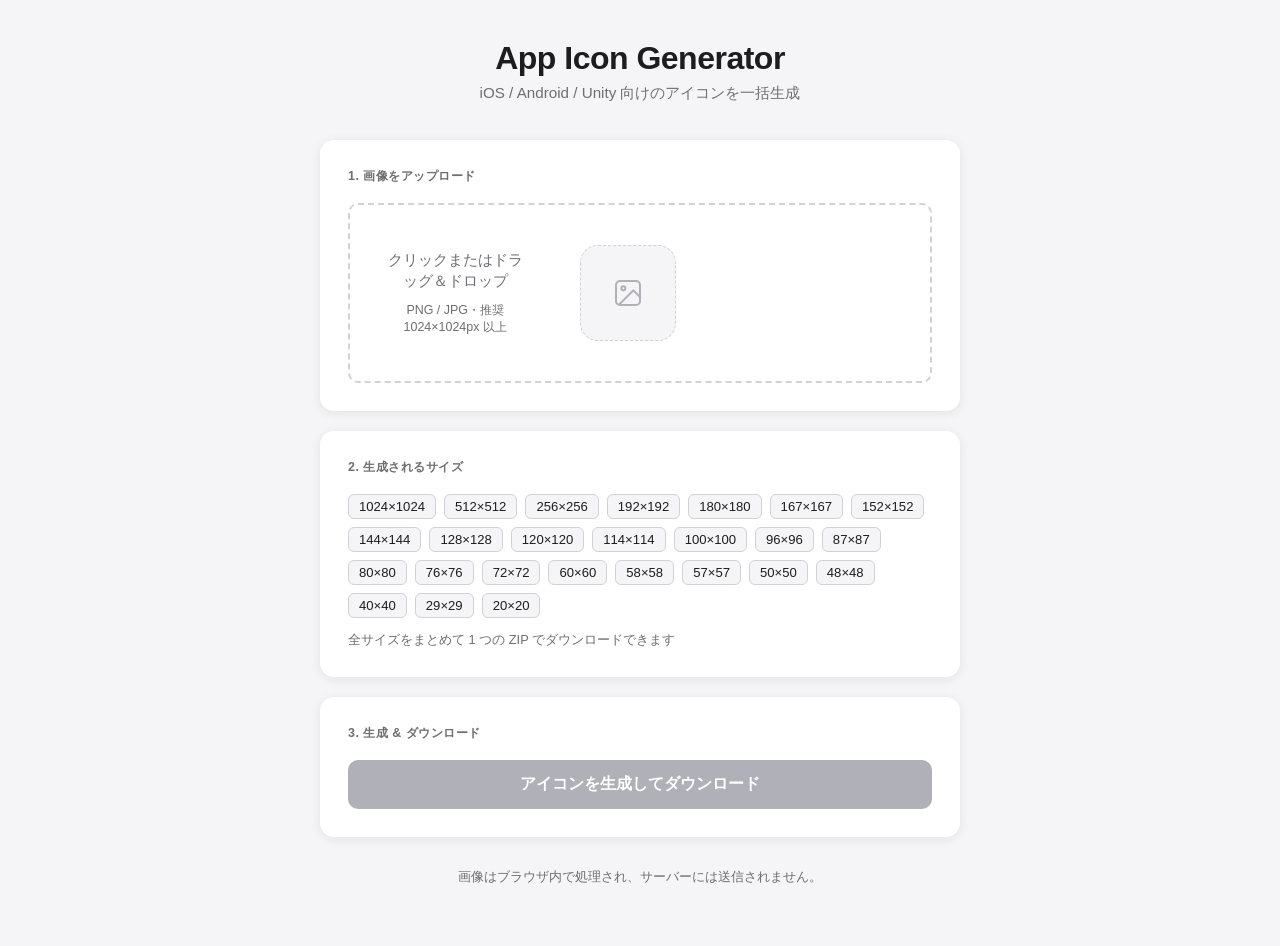
==== index.html @ c4637620 "Initial commit: App Icon Generator MVP" ====
<!DOCTYPE html>
<html lang="ja">
<head>
  <meta charset="UTF-8" />
  <meta name="viewport" content="width=device-width, initial-scale=1.0" />
  <title>App Icon Generator</title>
  <link rel="stylesheet" href="style.css" />
</head>
<body>
  <div class="container">
    <header>
      <h1>App Icon Generator</h1>
      <p class="subtitle">iOS / Android / Unity 向けのアイコンを一括生成</p>
    </header>

    <main>
      <!-- Upload -->
      <section class="card upload-section">
        <h2>1. 画像をアップロード</h2>
        <div class="upload-area" id="uploadArea">
          <input type="file" id="fileInput" accept="image/png,image/jpeg" hidden />
          <div class="upload-placeholder" id="uploadPlaceholder">
            <p>クリックまたはドラッグ＆ドロップ</p>
            <span class="hint">PNG / JPG・推奨 1024×1024px 以上</span>
          </div>
          <div class="upload-preview" id="uploadPreview" hidden>
            <div class="preview-thumb-wrap">
              <div class="preview-thumb-placeholder" id="previewThumbPlaceholder">
                <svg xmlns="http://www.w3.org/2000/svg" width="32" height="32" viewBox="0 0 24 24" fill="none" stroke="currentColor" stroke-width="1.5">
                  <rect x="3" y="3" width="18" height="18" rx="3"/>
                  <circle cx="8.5" cy="8.5" r="1.5"/>
                  <polyline points="21 15 16 10 5 21"/>
                </svg>
              </div>
              <img id="previewImg" alt="" style="display:none;" />
            </div>
            <div class="preview-info" id="previewInfo"></div>
          </div>
        </div>
      </section>

      <!-- Sizes info -->
      <section class="card sizes-section">
        <h2>2. 生成されるサイズ</h2>
        <div class="sizes-chips">
          <span class="size-chip">1024×1024</span>
          <span class="size-chip">512×512</span>
          <span class="size-chip">256×256</span>
          <span class="size-chip">192×192</span>
          <span class="size-chip">180×180</span>
          <span class="size-chip">167×167</span>
          <span class="size-chip">152×152</span>
          <span class="size-chip">144×144</span>
          <span class="size-chip">128×128</span>
          <span class="size-chip">120×120</span>
          <span class="size-chip">114×114</span>
          <span class="size-chip">100×100</span>
          <span class="size-chip">96×96</span>
          <span class="size-chip">87×87</span>
          <span class="size-chip">80×80</span>
          <span class="size-chip">76×76</span>
          <span class="size-chip">72×72</span>
          <span class="size-chip">60×60</span>
          <span class="size-chip">58×58</span>
          <span class="size-chip">57×57</span>
          <span class="size-chip">50×50</span>
          <span class="size-chip">48×48</span>
          <span class="size-chip">40×40</span>
          <span class="size-chip">29×29</span>
          <span class="size-chip">20×20</span>
        </div>
        <p class="sizes-note">全サイズをまとめて 1 つの ZIP でダウンロードできます</p>
      </section>

      <!-- Generate -->
      <section class="card action-section">
        <h2>3. 生成 &amp; ダウンロード</h2>
        <button id="generateBtn" class="btn-primary" disabled>
          アイコンを生成してダウンロード
        </button>
        <div class="progress-wrap" id="progressWrap" hidden>
          <div class="progress-bar">
            <div class="progress-fill" id="progressFill"></div>
          </div>
          <p class="progress-label" id="progressLabel">処理中...</p>
        </div>
        <p class="error-msg" id="errorMsg" hidden></p>
      </section>
    </main>

    <footer>
      <p>画像はブラウザ内で処理され、サーバーには送信されません。</p>
    </footer>
  </div>

  <script src="libs/jszip.min.js"></script>
  <script src="libs/FileSaver.min.js"></script>
  <script src="main.js"></script>
</body>
</html>
---- style.css ----
*, *::before, *::after {
  box-sizing: border-box;
  margin: 0;
  padding: 0;
}

:root {
  --bg: #f5f5f7;
  --surface: #ffffff;
  --border: #d1d1d6;
  --text: #1d1d1f;
  --text-sub: #6e6e73;
  --accent: #0071e3;
  --accent-hover: #0077ed;
  --accent-active: #006edb;
  --danger: #ff3b30;
  --radius: 14px;
  --shadow: 0 2px 12px rgba(0,0,0,.08);
}

body {
  font-family: -apple-system, BlinkMacSystemFont, "Segoe UI", sans-serif;
  background: var(--bg);
  color: var(--text);
  min-height: 100vh;
}

.container {
  max-width: 680px;
  margin: 0 auto;
  padding: 40px 20px 60px;
}

/* Header */
header {
  text-align: center;
  margin-bottom: 36px;
}

header h1 {
  font-size: 2rem;
  font-weight: 700;
  letter-spacing: -0.5px;
}

.subtitle {
  margin-top: 6px;
  color: var(--text-sub);
  font-size: 0.95rem;
}

/* Card */
.card {
  background: var(--surface);
  border-radius: var(--radius);
  box-shadow: var(--shadow);
  padding: 28px;
  margin-bottom: 20px;
}

.card h2 {
  font-size: 1rem;
  font-weight: 600;
  margin-bottom: 18px;
  color: var(--text-sub);
  text-transform: uppercase;
  letter-spacing: 0.5px;
  font-size: 0.78rem;
}

/* Upload area */
.upload-area {
  border: 2px dashed var(--border);
  border-radius: 10px;
  cursor: pointer;
  transition: border-color 0.2s, background 0.2s;
  min-height: 180px;
  display: flex;
  align-items: center;
  justify-content: center;
}

.upload-area:hover,
.upload-area.drag-over {
  border-color: var(--accent);
  background: #f0f6ff;
}

.upload-placeholder {
  display: flex;
  flex-direction: column;
  align-items: center;
  gap: 10px;
  color: var(--text-sub);
  padding: 32px;
  text-align: center;
}

.upload-placeholder svg {
  color: #b0b0b8;
}

.upload-placeholder p {
  font-size: 0.95rem;
  font-weight: 500;
}

.hint {
  font-size: 0.78rem;
}

/* Preview */
.upload-preview {
  width: 100%;
  padding: 20px;
  display: flex;
  align-items: center;
  gap: 20px;
}

.preview-thumb-wrap {
  flex-shrink: 0;
  width: 96px;
  height: 96px;
}

.preview-thumb-placeholder {
  width: 96px;
  height: 96px;
  border-radius: 18px;
  border: 1.5px dashed var(--border);
  background: var(--bg);
  display: flex;
  align-items: center;
  justify-content: center;
  color: #b0b0b8;
}

.upload-preview img {
  width: 96px;
  height: 96px;
  object-fit: cover;
  border-radius: 18px;
  box-shadow: 0 2px 8px rgba(0,0,0,.12);
  border: 1px solid var(--border);
  display: block;
}

.preview-info {
  display: flex;
  flex-direction: column;
  gap: 6px;
  min-width: 0;
}

.preview-filename {
  font-size: 0.9rem;
  font-weight: 600;
  color: var(--text);
  overflow: hidden;
  text-overflow: ellipsis;
  white-space: nowrap;
}

.preview-meta {
  display: flex;
  flex-wrap: wrap;
  gap: 12px;
}

.meta-item {
  display: flex;
  align-items: center;
  gap: 4px;
  font-size: 0.82rem;
  color: var(--text-sub);
}

.meta-item svg {
  flex-shrink: 0;
  color: #b0b0b8;
}

/* Sizes info */
.sizes-chips {
  display: flex;
  flex-wrap: wrap;
  gap: 8px;
  margin-bottom: 14px;
}

.size-chip {
  background: var(--bg);
  border: 1px solid var(--border);
  border-radius: 6px;
  padding: 4px 10px;
  font-size: 0.82rem;
  color: var(--text);
  font-variant-numeric: tabular-nums;
  white-space: nowrap;
}

.sizes-note {
  font-size: 0.8rem;
  color: var(--text-sub);
}

/* Button */
.btn-primary {
  display: block;
  width: 100%;
  padding: 14px;
  background: var(--accent);
  color: #fff;
  border: none;
  border-radius: 10px;
  font-size: 1rem;
  font-weight: 600;
  cursor: pointer;
  transition: background 0.18s, transform 0.1s;
}

.btn-primary:hover:not(:disabled) {
  background: var(--accent-hover);
}

.btn-primary:active:not(:disabled) {
  background: var(--accent-active);
  transform: scale(0.99);
}

.btn-primary:disabled {
  background: #b0b0b8;
  cursor: not-allowed;
}

/* Progress */
.progress-wrap {
  margin-top: 16px;
}

.progress-bar {
  height: 6px;
  background: var(--border);
  border-radius: 99px;
  overflow: hidden;
}

.progress-fill {
  height: 100%;
  width: 0%;
  background: var(--accent);
  border-radius: 99px;
  transition: width 0.3s ease;
}

.progress-label {
  margin-top: 8px;
  font-size: 0.85rem;
  color: var(--text-sub);
  text-align: center;
}

/* Error */
.error-msg {
  margin-top: 12px;
  color: var(--danger);
  font-size: 0.88rem;
}

/* Footer */
footer {
  text-align: center;
  margin-top: 32px;
  font-size: 0.8rem;
  color: var(--text-sub);
}

/* Responsive */
@media (max-width: 480px) {
  .container {
    padding: 24px 16px 48px;
  }

  header h1 {
    font-size: 1.5rem;
  }

  .upload-preview {
    flex-direction: column;
    text-align: center;
  }

  .platform-sizes {
    display: none;
  }
}
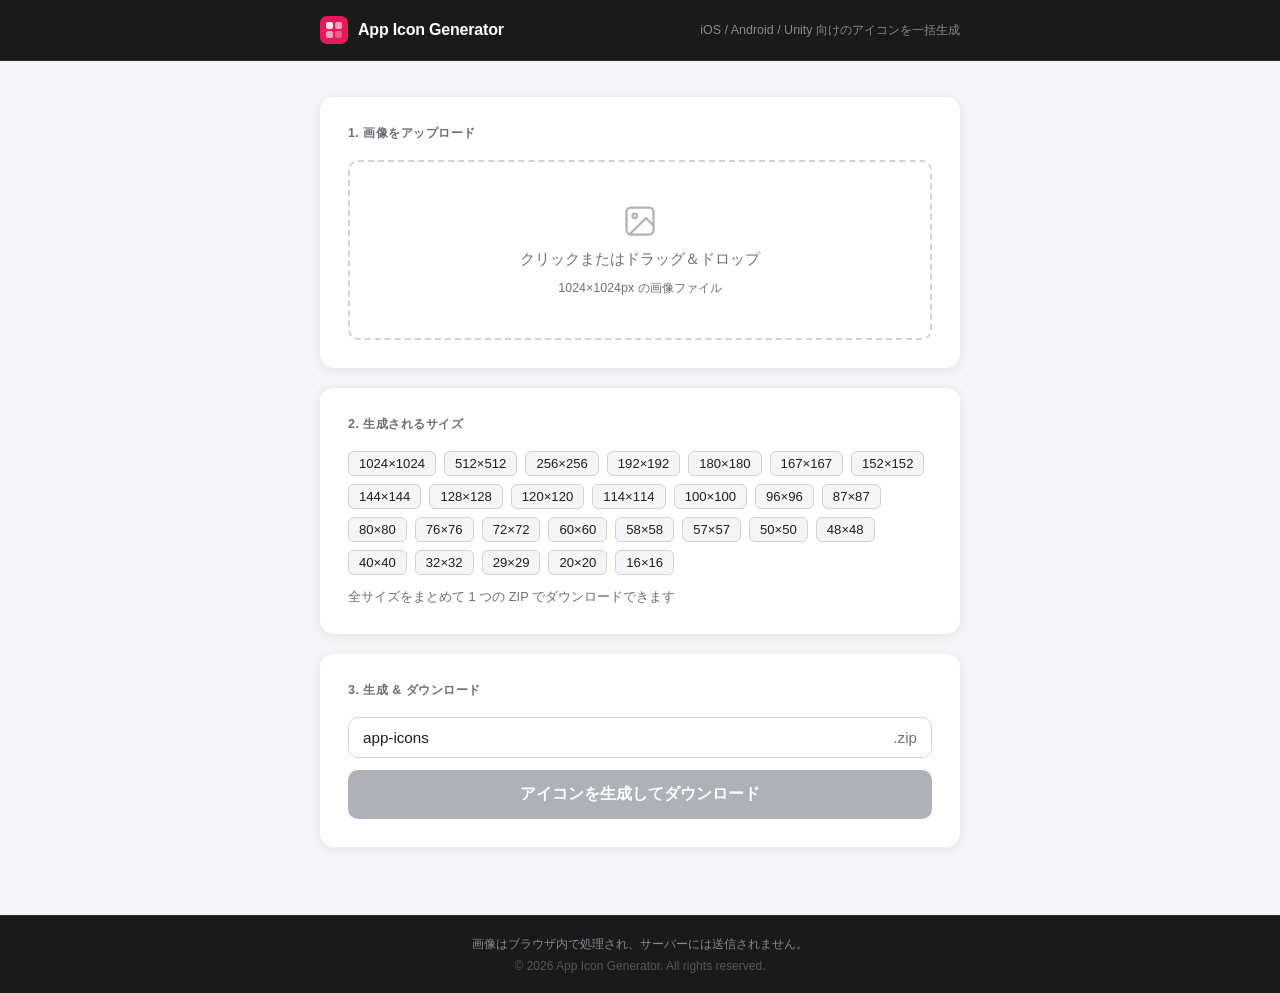
==== commit aacaacd6: "Design update and feature additions - Change main color to pink (#E8185C) - Add site header and foot" ====
--- a/index.html
+++ b/index.html
@@ -7,21 +7,37 @@
   <link rel="stylesheet" href="style.css" />
 </head>
 <body>
+  <header class="site-header">
+    <div class="site-header-inner">
+      <div class="site-header-brand">
+        <svg class="site-header-icon" xmlns="http://www.w3.org/2000/svg" width="28" height="28" viewBox="0 0 28 28" fill="none">
+          <rect width="28" height="28" rx="7" fill="#E8185C"/>
+          <rect x="6" y="6" width="7" height="7" rx="2" fill="white" opacity="0.9"/>
+          <rect x="15" y="6" width="7" height="7" rx="2" fill="white" opacity="0.6"/>
+          <rect x="6" y="15" width="7" height="7" rx="2" fill="white" opacity="0.6"/>
+          <rect x="15" y="15" width="7" height="7" rx="2" fill="white" opacity="0.3"/>
+        </svg>
+        <span class="site-header-title">App Icon Generator</span>
+      </div>
+      <p class="site-header-tagline">iOS / Android / Unity 向けのアイコンを一括生成</p>
+    </div>
+  </header>
+
   <div class="container">
-    <header>
-      <h1>App Icon Generator</h1>
-      <p class="subtitle">iOS / Android / Unity 向けのアイコンを一括生成</p>
-    </header>
-
     <main>
       <!-- Upload -->
       <section class="card upload-section">
         <h2>1. 画像をアップロード</h2>
         <div class="upload-area" id="uploadArea">
-          <input type="file" id="fileInput" accept="image/png,image/jpeg" hidden />
+          <input type="file" id="fileInput" accept="image/*" hidden />
           <div class="upload-placeholder" id="uploadPlaceholder">
+            <svg xmlns="http://www.w3.org/2000/svg" width="36" height="36" viewBox="0 0 24 24" fill="none" stroke="currentColor" stroke-width="1.5">
+              <rect x="3" y="3" width="18" height="18" rx="3"/>
+              <circle cx="8.5" cy="8.5" r="1.5"/>
+              <polyline points="21 15 16 10 5 21"/>
+            </svg>
             <p>クリックまたはドラッグ＆ドロップ</p>
-            <span class="hint">PNG / JPG・推奨 1024×1024px 以上</span>
+            <span class="hint">1024×1024px の画像ファイル</span>
           </div>
           <div class="upload-preview" id="uploadPreview" hidden>
             <div class="preview-thumb-wrap">
@@ -66,8 +82,10 @@
           <span class="size-chip">50×50</span>
           <span class="size-chip">48×48</span>
           <span class="size-chip">40×40</span>
+          <span class="size-chip">32×32</span>
           <span class="size-chip">29×29</span>
           <span class="size-chip">20×20</span>
+          <span class="size-chip">16×16</span>
         </div>
         <p class="sizes-note">全サイズをまとめて 1 つの ZIP でダウンロードできます</p>
       </section>
@@ -75,6 +93,10 @@
       <!-- Generate -->
       <section class="card action-section">
         <h2>3. 生成 &amp; ダウンロード</h2>
+        <div class="filename-wrap">
+          <input type="text" id="filenameInput" class="filename-input" value="app-icons" placeholder="app-icons" maxlength="64" spellcheck="false" />
+          <span class="filename-ext">.zip</span>
+        </div>
         <button id="generateBtn" class="btn-primary" disabled>
           アイコンを生成してダウンロード
         </button>
@@ -88,10 +110,14 @@
       </section>
     </main>
 
-    <footer>
-      <p>画像はブラウザ内で処理され、サーバーには送信されません。</p>
-    </footer>
   </div>
+
+  <footer class="site-footer">
+    <div class="site-footer-inner">
+      <p class="site-footer-privacy">画像はブラウザ内で処理され、サーバーには送信されません。</p>
+      <p class="site-footer-copy">&copy; 2026 App Icon Generator. All rights reserved.</p>
+    </div>
+  </footer>
 
   <script src="libs/jszip.min.js"></script>
   <script src="libs/FileSaver.min.js"></script>
--- a/style.css
+++ b/style.css
@@ -2,6 +2,10 @@
   box-sizing: border-box;
   margin: 0;
   padding: 0;
+}
+
+[hidden] {
+  display: none !important;
 }
 
 :root {
@@ -10,9 +14,10 @@
   --border: #d1d1d6;
   --text: #1d1d1f;
   --text-sub: #6e6e73;
-  --accent: #0071e3;
-  --accent-hover: #0077ed;
-  --accent-active: #006edb;
+  --accent: #E8185C;
+  --accent-hover: #D4155A;
+  --accent-active: #BE1250;
+  --accent-light: #fff0f5;
   --danger: #ff3b30;
   --radius: 14px;
   --shadow: 0 2px 12px rgba(0,0,0,.08);
@@ -23,30 +28,82 @@
   background: var(--bg);
   color: var(--text);
   min-height: 100vh;
+  display: flex;
+  flex-direction: column;
+}
+
+/* Site Header */
+.site-header {
+  background: #1a1a1a;
+  border-bottom: 1px solid #2e2e2e;
+}
+
+.site-header-inner {
+  max-width: 680px;
+  margin: 0 auto;
+  padding: 16px 20px;
+  display: flex;
+  align-items: center;
+  justify-content: space-between;
+  gap: 16px;
+}
+
+.site-header-brand {
+  display: flex;
+  align-items: center;
+  gap: 10px;
+  flex-shrink: 0;
+}
+
+.site-header-icon {
+  display: block;
+}
+
+.site-header-title {
+  font-size: 1rem;
+  font-weight: 700;
+  color: #ffffff;
+  letter-spacing: -0.2px;
+}
+
+.site-header-tagline {
+  font-size: 0.78rem;
+  color: #888893;
+  text-align: right;
+}
+
+/* Site Footer */
+.site-footer {
+  background: #1a1a1a;
+  border-top: 1px solid #2e2e2e;
+  margin-top: auto;
+}
+
+.site-footer-inner {
+  max-width: 680px;
+  margin: 0 auto;
+  padding: 20px 20px;
+  display: flex;
+  flex-direction: column;
+  align-items: center;
+  gap: 6px;
+}
+
+.site-footer-privacy {
+  font-size: 0.78rem;
+  color: #888893;
+}
+
+.site-footer-copy {
+  font-size: 0.75rem;
+  color: #555560;
 }
 
 .container {
   max-width: 680px;
   margin: 0 auto;
-  padding: 40px 20px 60px;
-}
-
-/* Header */
-header {
-  text-align: center;
-  margin-bottom: 36px;
-}
-
-header h1 {
-  font-size: 2rem;
-  font-weight: 700;
-  letter-spacing: -0.5px;
-}
-
-.subtitle {
-  margin-top: 6px;
-  color: var(--text-sub);
-  font-size: 0.95rem;
+  padding: 36px 20px 48px;
+  flex: 1;
 }
 
 /* Card */
@@ -83,7 +140,7 @@
 .upload-area:hover,
 .upload-area.drag-over {
   border-color: var(--accent);
-  background: #f0f6ff;
+  background: var(--accent-light);
 }
 
 .upload-placeholder {
@@ -115,6 +172,7 @@
   padding: 20px;
   display: flex;
   align-items: center;
+  justify-content: center;
   gap: 20px;
 }
 
@@ -151,6 +209,7 @@
   flex-direction: column;
   gap: 6px;
   min-width: 0;
+  overflow: hidden;
 }
 
 .preview-filename {
@@ -164,8 +223,10 @@
 
 .preview-meta {
   display: flex;
-  flex-wrap: wrap;
+  flex-wrap: nowrap;
   gap: 12px;
+  margin: 0;
+  overflow: hidden;
 }
 
 .meta-item {
@@ -174,6 +235,7 @@
   gap: 4px;
   font-size: 0.82rem;
   color: var(--text-sub);
+  white-space: nowrap;
 }
 
 .meta-item svg {
@@ -203,6 +265,40 @@
 .sizes-note {
   font-size: 0.8rem;
   color: var(--text-sub);
+}
+
+/* Filename input */
+.filename-wrap {
+  display: flex;
+  align-items: center;
+  border: 1.5px solid var(--border);
+  border-radius: 10px;
+  overflow: hidden;
+  margin-bottom: 12px;
+  transition: border-color 0.2s;
+}
+
+.filename-wrap:focus-within {
+  border-color: var(--accent);
+}
+
+.filename-input {
+  flex: 1;
+  border: none;
+  outline: none;
+  padding: 11px 14px;
+  font-size: 0.95rem;
+  color: var(--text);
+  background: var(--surface);
+  font-family: inherit;
+}
+
+.filename-ext {
+  padding: 11px 14px 11px 0;
+  font-size: 0.95rem;
+  color: var(--text-sub);
+  background: var(--surface);
+  user-select: none;
 }
 
 /* Button */
@@ -268,30 +364,24 @@
   font-size: 0.88rem;
 }
 
-/* Footer */
-footer {
-  text-align: center;
-  margin-top: 32px;
-  font-size: 0.8rem;
-  color: var(--text-sub);
-}
-
 /* Responsive */
 @media (max-width: 480px) {
   .container {
-    padding: 24px 16px 48px;
+    padding: 24px 16px 40px;
   }
 
-  header h1 {
-    font-size: 1.5rem;
+  .site-header-inner {
+    flex-direction: column;
+    align-items: flex-start;
+    gap: 4px;
+  }
+
+  .site-header-tagline {
+    text-align: left;
   }
 
   .upload-preview {
     flex-direction: column;
     text-align: center;
   }
-
-  .platform-sizes {
-    display: none;
-  }
-}
+}
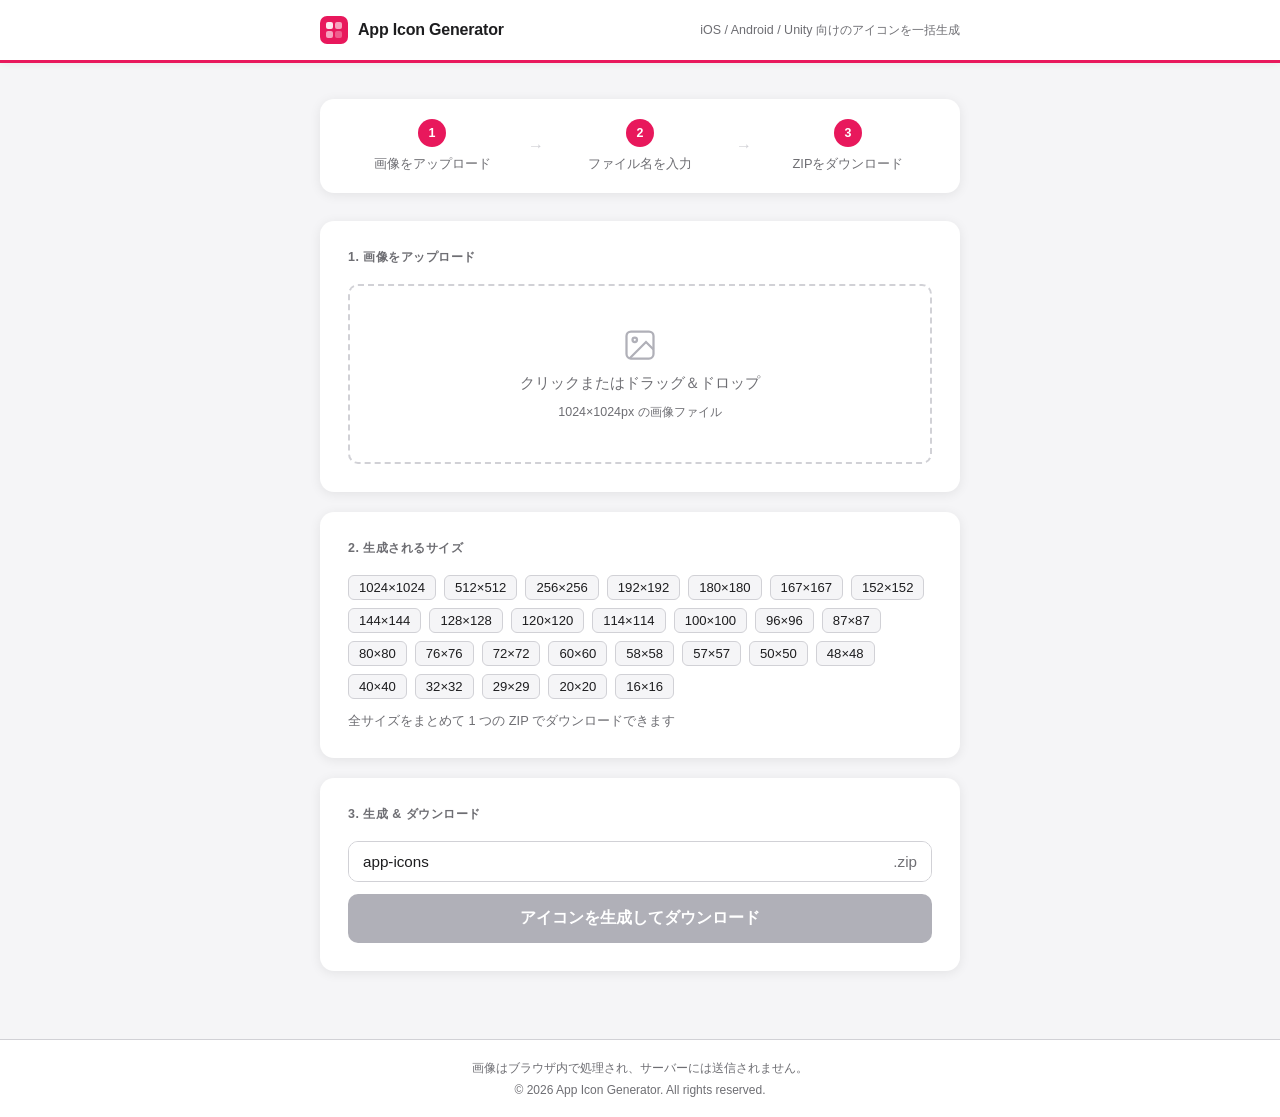
==== commit 610209c9: "Update header/footer to white theme and add how-to guide - Change header and footer background to wh" ====
--- a/index.html
+++ b/index.html
@@ -24,6 +24,23 @@
   </header>
 
   <div class="container">
+    <div class="how-to">
+      <div class="how-to-step">
+        <span class="how-to-num">1</span>
+        <p>画像をアップロード</p>
+      </div>
+      <div class="how-to-arrow">→</div>
+      <div class="how-to-step">
+        <span class="how-to-num">2</span>
+        <p>ファイル名を入力</p>
+      </div>
+      <div class="how-to-arrow">→</div>
+      <div class="how-to-step">
+        <span class="how-to-num">3</span>
+        <p>ZIPをダウンロード</p>
+      </div>
+    </div>
+
     <main>
       <!-- Upload -->
       <section class="card upload-section">
--- a/style.css
+++ b/style.css
@@ -34,8 +34,9 @@
 
 /* Site Header */
 .site-header {
-  background: #1a1a1a;
-  border-bottom: 1px solid #2e2e2e;
+  background: #ffffff;
+  border-bottom: 3px solid var(--accent);
+  box-shadow: 0 1px 8px rgba(0,0,0,.06);
 }
 
 .site-header-inner {
@@ -62,20 +63,21 @@
 .site-header-title {
   font-size: 1rem;
   font-weight: 700;
-  color: #ffffff;
+  color: var(--text);
   letter-spacing: -0.2px;
+  white-space: nowrap;
 }
 
 .site-header-tagline {
   font-size: 0.78rem;
-  color: #888893;
+  color: var(--text-sub);
   text-align: right;
 }
 
 /* Site Footer */
 .site-footer {
-  background: #1a1a1a;
-  border-top: 1px solid #2e2e2e;
+  background: #ffffff;
+  border-top: 1px solid var(--border);
   margin-top: auto;
 }
 
@@ -91,12 +93,12 @@
 
 .site-footer-privacy {
   font-size: 0.78rem;
-  color: #888893;
+  color: var(--text-sub);
 }
 
 .site-footer-copy {
   font-size: 0.75rem;
-  color: #555560;
+  color: var(--text-sub);
 }
 
 .container {
@@ -104,6 +106,53 @@
   margin: 0 auto;
   padding: 36px 20px 48px;
   flex: 1;
+}
+
+/* How to */
+.how-to {
+  display: grid;
+  grid-template-columns: 1fr auto 1fr auto 1fr;
+  align-items: center;
+  gap: 8px;
+  margin-bottom: 28px;
+  background: var(--surface);
+  border-radius: var(--radius);
+  box-shadow: var(--shadow);
+  padding: 20px 24px;
+}
+
+.how-to-step {
+  display: flex;
+  flex-direction: column;
+  align-items: center;
+  gap: 8px;
+  text-align: center;
+}
+
+.how-to-num {
+  width: 28px;
+  height: 28px;
+  border-radius: 50%;
+  background: var(--accent);
+  color: #fff;
+  font-size: 0.78rem;
+  font-weight: 700;
+  display: flex;
+  align-items: center;
+  justify-content: center;
+  flex-shrink: 0;
+}
+
+.how-to-step p {
+  font-size: 0.8rem;
+  color: var(--text-sub);
+  line-height: 1.4;
+}
+
+.how-to-arrow {
+  color: var(--border);
+  font-size: 1rem;
+  text-align: center;
 }
 
 /* Card */
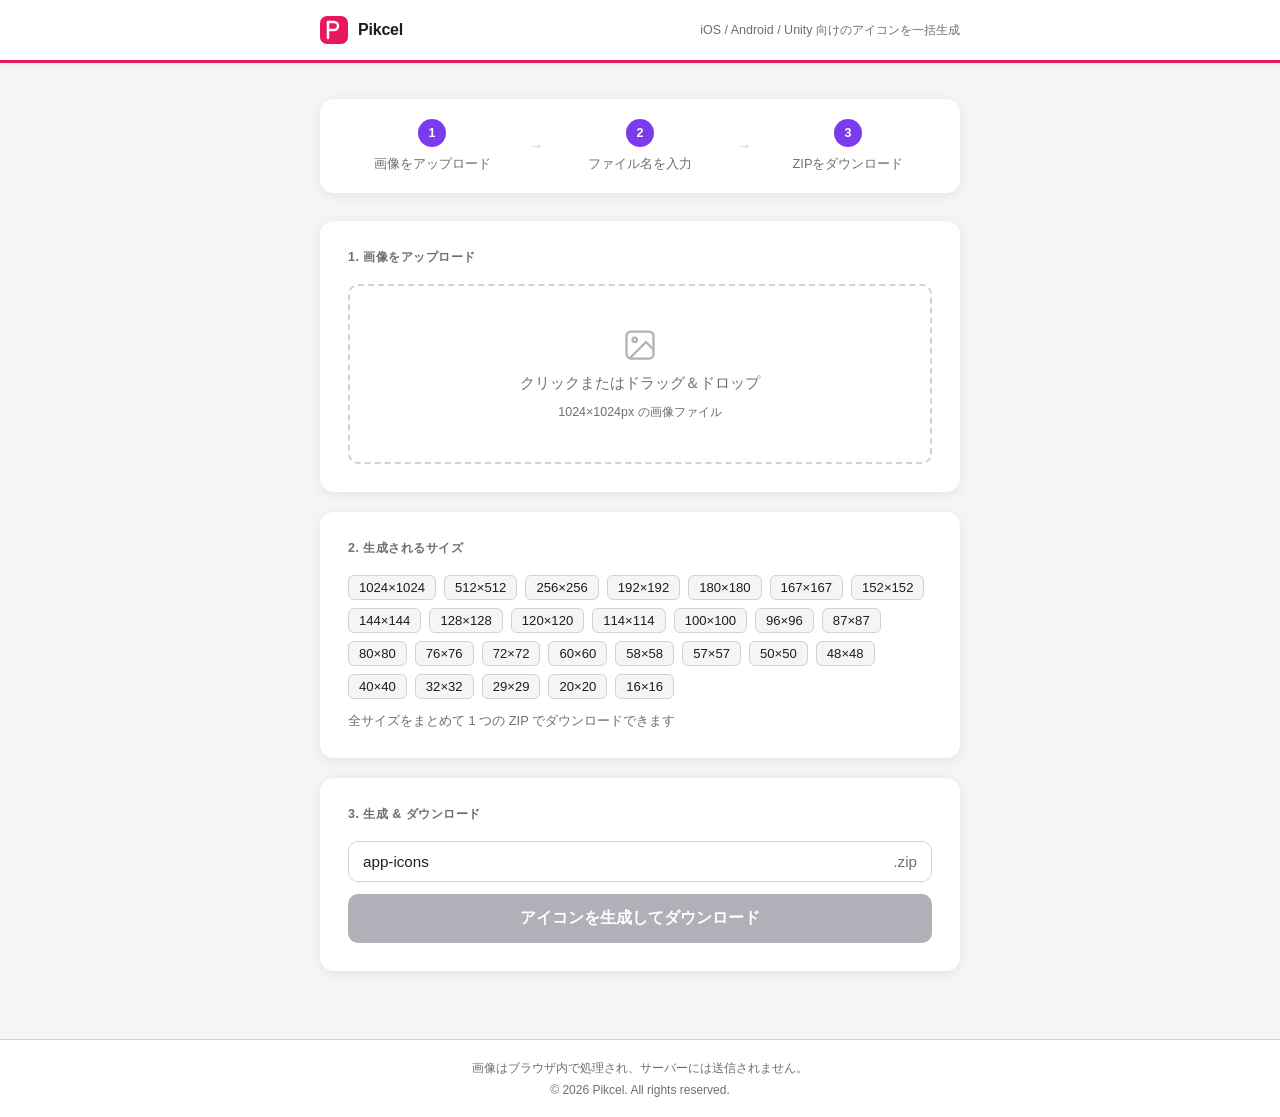
==== commit 005b2504: "Add SEO/OGP, favicon, rename to Pikcel, and design updates - Rename site to Pikcel - Add favicon.svg" ====
--- a/index.html
+++ b/index.html
@@ -3,7 +3,57 @@
 <head>
   <meta charset="UTF-8" />
   <meta name="viewport" content="width=device-width, initial-scale=1.0" />
-  <title>App Icon Generator</title>
+  <title>Pikcel - アプリアイコン一括生成ツール</title>
+
+  <!-- SEO -->
+  <meta name="description" content="Pikcel はアプリアイコンを一括生成できる無料ツールです。1024×1024pxの画像をアップロードするだけで、iOS・Android・Unity向けの27サイズをまとめてZIPでダウンロードできます。登録不要・完全ブラウザ処理。" />
+  <meta name="keywords" content="アプリアイコン,アイコン生成,iOS,Android,Unity,ファビコン,icon generator,Pikcel" />
+  <meta name="robots" content="index, follow" />
+  <meta name="author" content="Pikcel" />
+  <meta name="theme-color" content="#E8185C" />
+
+  <!-- OGP -->
+  <meta property="og:type" content="website" />
+  <meta property="og:site_name" content="Pikcel" />
+  <meta property="og:title" content="Pikcel - アプリアイコン一括生成ツール" />
+  <meta property="og:description" content="1024×1024pxの画像から iOS・Android・Unity向けの27サイズを一括生成。無料・登録不要・完全ブラウザ処理。" />
+  <meta property="og:locale" content="ja_JP" />
+  <meta property="og:url" content="https://pikcel.example.com" /> <!-- デプロイ後に更新 -->
+  <meta property="og:image" content="https://pikcel.example.com/og-image.png" /> <!-- デプロイ後に更新 -->
+
+  <!-- Twitter Card -->
+  <meta name="twitter:card" content="summary_large_image" />
+  <meta name="twitter:title" content="Pikcel - アプリアイコン一括生成ツール" />
+  <meta name="twitter:description" content="1024×1024pxの画像から iOS・Android・Unity向けの27サイズを一括生成。無料・登録不要・完全ブラウザ処理。" />
+  <meta name="twitter:image" content="https://pikcel.example.com/og-image.png" /> <!-- デプロイ後に更新 -->
+
+  <!-- Canonical -->
+  <link rel="canonical" href="https://pikcel.example.com" /> <!-- デプロイ後に更新 -->
+
+  <!-- Favicon -->
+  <link rel="icon" type="image/svg+xml" href="favicon.svg" />
+  <link rel="apple-touch-icon" href="favicon.svg" />
+
+  <!-- 構造化データ -->
+  <script type="application/ld+json">
+  {
+    "@context": "https://schema.org",
+    "@type": "WebApplication",
+    "name": "Pikcel",
+    "description": "iOS・Android・Unity向けのアプリアイコンを一括生成できる無料ツール。1024×1024pxの画像から27サイズをZIPでダウンロード。",
+    "url": "https://pikcel.example.com",
+    "applicationCategory": "DesignApplication",
+    "operatingSystem": "Web",
+    "inLanguage": "ja",
+    "isAccessibleForFree": true,
+    "offers": {
+      "@type": "Offer",
+      "price": "0",
+      "priceCurrency": "JPY"
+    }
+  }
+  </script>
+
   <link rel="stylesheet" href="style.css" />
 </head>
 <body>
@@ -12,12 +62,9 @@
       <div class="site-header-brand">
         <svg class="site-header-icon" xmlns="http://www.w3.org/2000/svg" width="28" height="28" viewBox="0 0 28 28" fill="none">
           <rect width="28" height="28" rx="7" fill="#E8185C"/>
-          <rect x="6" y="6" width="7" height="7" rx="2" fill="white" opacity="0.9"/>
-          <rect x="15" y="6" width="7" height="7" rx="2" fill="white" opacity="0.6"/>
-          <rect x="6" y="15" width="7" height="7" rx="2" fill="white" opacity="0.6"/>
-          <rect x="15" y="15" width="7" height="7" rx="2" fill="white" opacity="0.3"/>
+          <path d="M8 22V6h6a4 4 0 0 1 0 8H8" stroke="white" stroke-width="2.5" stroke-linecap="round" stroke-linejoin="round"/>
         </svg>
-        <span class="site-header-title">App Icon Generator</span>
+        <span class="site-header-title">Pikcel</span>
       </div>
       <p class="site-header-tagline">iOS / Android / Unity 向けのアイコンを一括生成</p>
     </div>
@@ -132,7 +179,7 @@
   <footer class="site-footer">
     <div class="site-footer-inner">
       <p class="site-footer-privacy">画像はブラウザ内で処理され、サーバーには送信されません。</p>
-      <p class="site-footer-copy">&copy; 2026 App Icon Generator. All rights reserved.</p>
+      <p class="site-footer-copy">&copy; 2026 Pikcel. All rights reserved.</p>
     </div>
   </footer>
 
--- a/style.css
+++ b/style.css
@@ -133,7 +133,7 @@
   width: 28px;
   height: 28px;
   border-radius: 50%;
-  background: var(--accent);
+  background: #7C3AED;
   color: #fff;
   font-size: 0.78rem;
   font-weight: 700;
@@ -355,22 +355,22 @@
   display: block;
   width: 100%;
   padding: 14px;
-  background: var(--accent);
+  background: linear-gradient(135deg, #E8185C, #FF6B9D);
   color: #fff;
   border: none;
   border-radius: 10px;
   font-size: 1rem;
   font-weight: 600;
   cursor: pointer;
-  transition: background 0.18s, transform 0.1s;
+  transition: opacity 0.18s, transform 0.1s;
 }
 
 .btn-primary:hover:not(:disabled) {
-  background: var(--accent-hover);
+  opacity: 0.9;
 }
 
 .btn-primary:active:not(:disabled) {
-  background: var(--accent-active);
+  opacity: 0.8;
   transform: scale(0.99);
 }
 
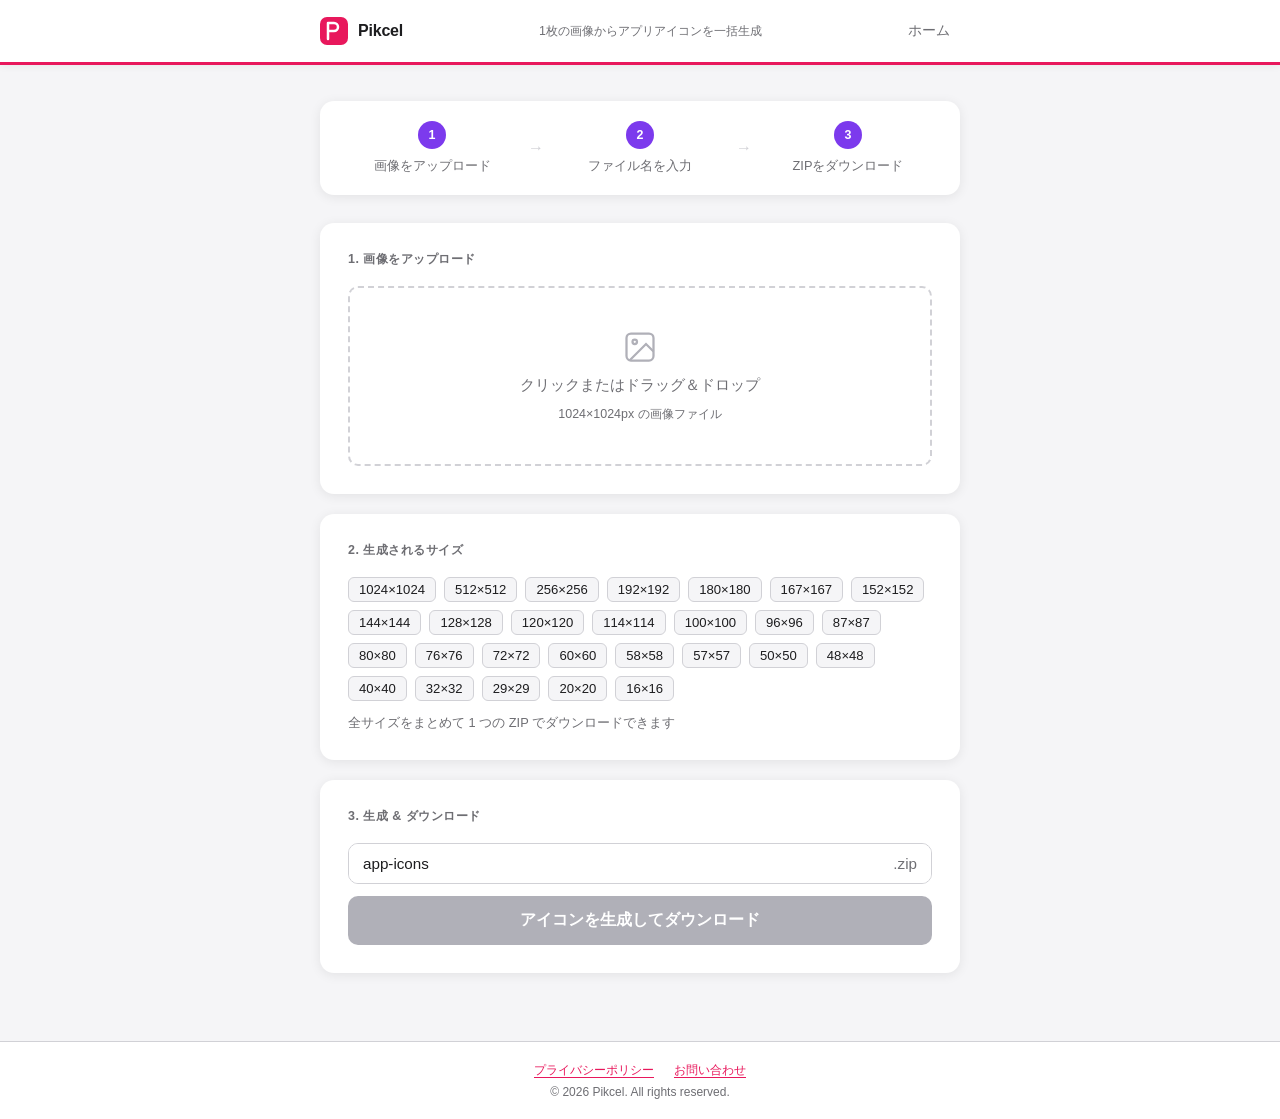
==== commit 8d431d83: "Add privacy policy, sitemap, robots.txt, GA, and UI improvements - Add privacy.html - Add sitemap.xm" ====
--- a/index.html
+++ b/index.html
@@ -55,18 +55,30 @@
   </script>
 
   <link rel="stylesheet" href="style.css" />
+
+  <!-- Google Analytics --><!-- デプロイ後に G-XXXXXXXXXX を実際の Measurement ID に更新 -->
+  <script async src="https://www.googletagmanager.com/gtag/js?id=G-XXXXXXXXXX"></script>
+  <script>
+    window.dataLayer = window.dataLayer || [];
+    function gtag(){dataLayer.push(arguments);}
+    gtag('js', new Date());
+    gtag('config', 'G-XXXXXXXXXX');
+  </script>
 </head>
 <body>
   <header class="site-header">
     <div class="site-header-inner">
-      <div class="site-header-brand">
+      <a href="index.html" class="site-header-brand">
         <svg class="site-header-icon" xmlns="http://www.w3.org/2000/svg" width="28" height="28" viewBox="0 0 28 28" fill="none">
           <rect width="28" height="28" rx="7" fill="#E8185C"/>
           <path d="M8 22V6h6a4 4 0 0 1 0 8H8" stroke="white" stroke-width="2.5" stroke-linecap="round" stroke-linejoin="round"/>
         </svg>
         <span class="site-header-title">Pikcel</span>
-      </div>
-      <p class="site-header-tagline">iOS / Android / Unity 向けのアイコンを一括生成</p>
+      </a>
+      <p class="site-header-tagline">1枚の画像からアプリアイコンを一括生成</p>
+      <nav class="site-header-nav">
+        <a href="index.html" class="site-header-nav-link">ホーム</a>
+      </nav>
     </div>
   </header>
 
@@ -178,7 +190,10 @@
 
   <footer class="site-footer">
     <div class="site-footer-inner">
-      <p class="site-footer-privacy">画像はブラウザ内で処理され、サーバーには送信されません。</p>
+      <div class="site-footer-links">
+        <a href="privacy.html">プライバシーポリシー</a>
+        <a href="mailto:contact@karineffort.com?subject=【Pikcel】お問い合わせ&body=※件名は消さずにそのままお送りください。%0A%0Aお問い合わせ内容：%0A">お問い合わせ</a>
+      </div>
       <p class="site-footer-copy">&copy; 2026 Pikcel. All rights reserved.</p>
     </div>
   </footer>
--- a/style.css
+++ b/style.css
@@ -54,6 +54,27 @@
   align-items: center;
   gap: 10px;
   flex-shrink: 0;
+  text-decoration: none;
+}
+
+.site-header-nav {
+  display: flex;
+  align-items: center;
+  gap: 4px;
+}
+
+.site-header-nav-link {
+  font-size: 0.85rem;
+  color: var(--text-sub);
+  text-decoration: none;
+  padding: 6px 10px;
+  border-radius: 6px;
+  transition: background 0.15s, color 0.15s;
+}
+
+.site-header-nav-link:hover {
+  background: var(--bg);
+  color: var(--text);
 }
 
 .site-header-icon {
@@ -94,6 +115,22 @@
 .site-footer-privacy {
   font-size: 0.78rem;
   color: var(--text-sub);
+}
+
+.site-footer-links {
+  display: flex;
+  gap: 20px;
+}
+
+.site-footer-links a {
+  font-size: 0.78rem;
+  color: var(--accent);
+  text-decoration: underline;
+  text-underline-offset: 3px;
+}
+
+.site-footer-links a:hover {
+  color: var(--accent-hover);
 }
 
 .site-footer-copy {
